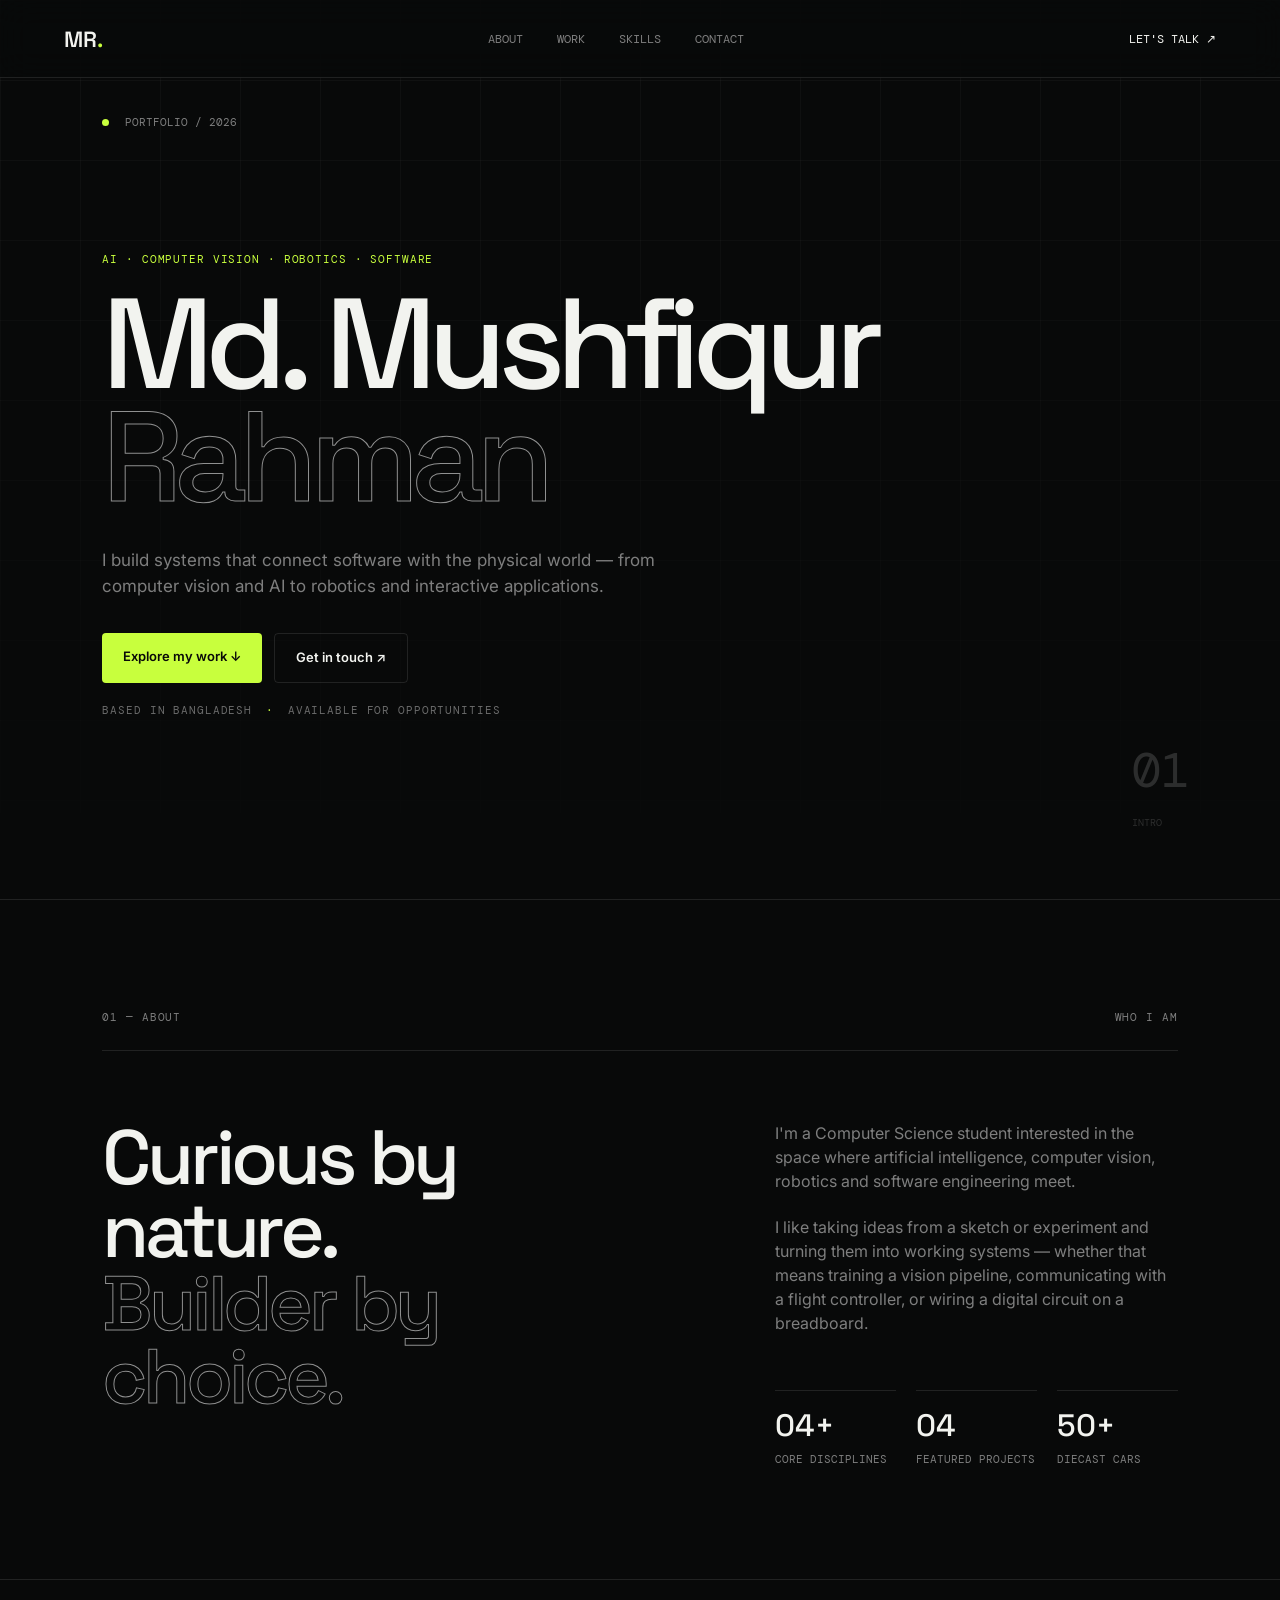
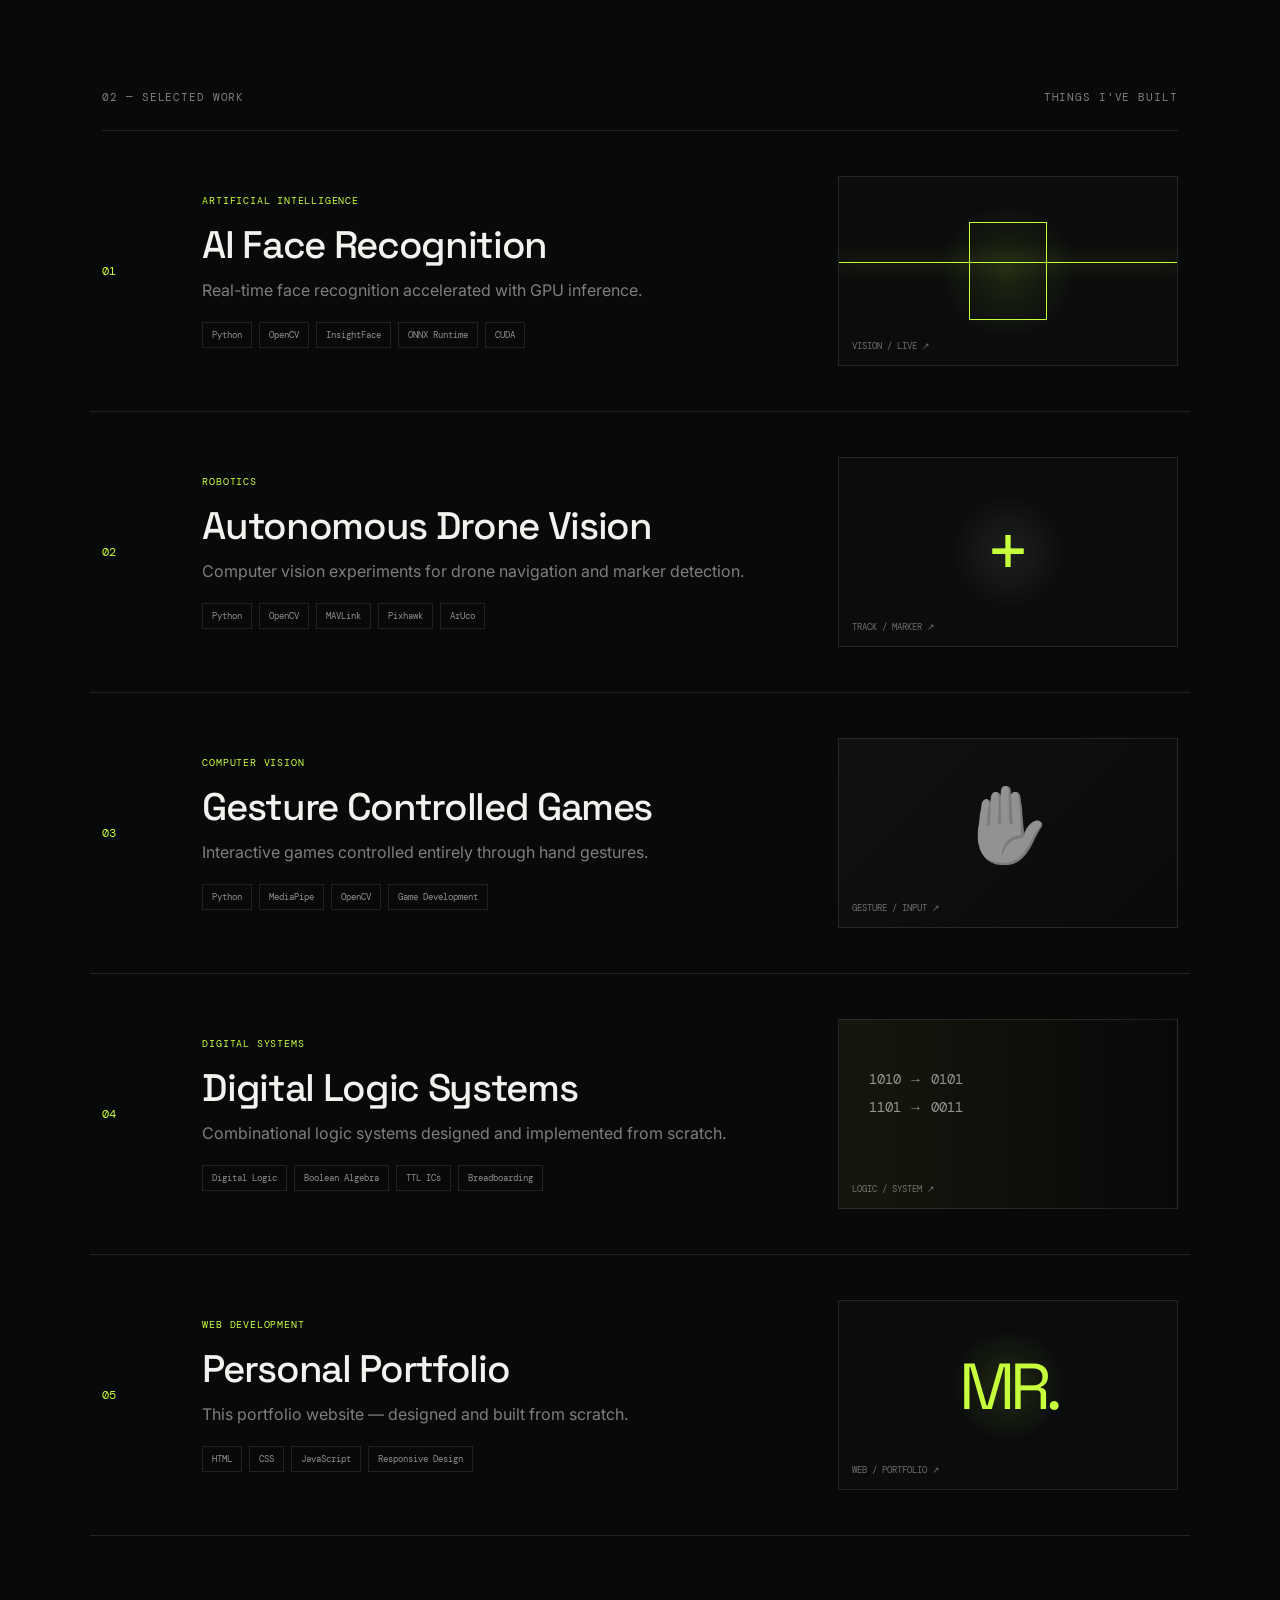
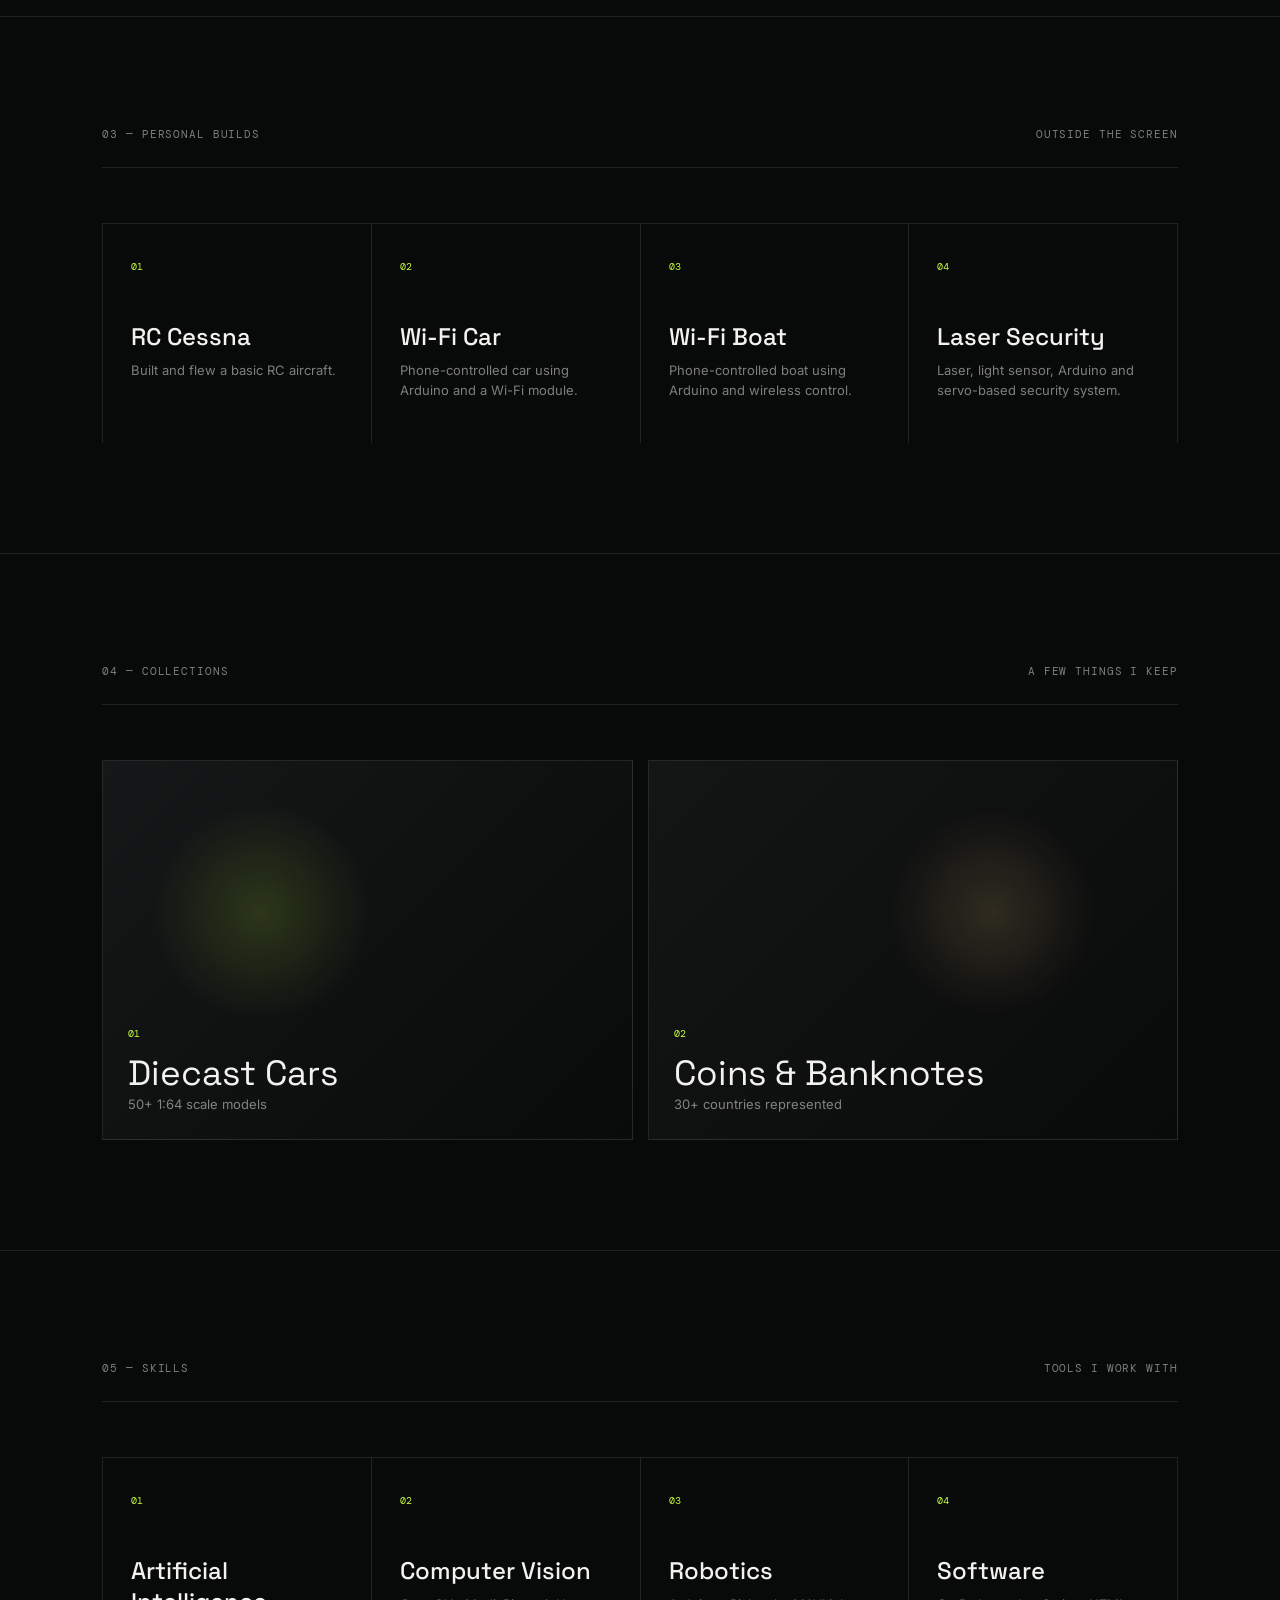
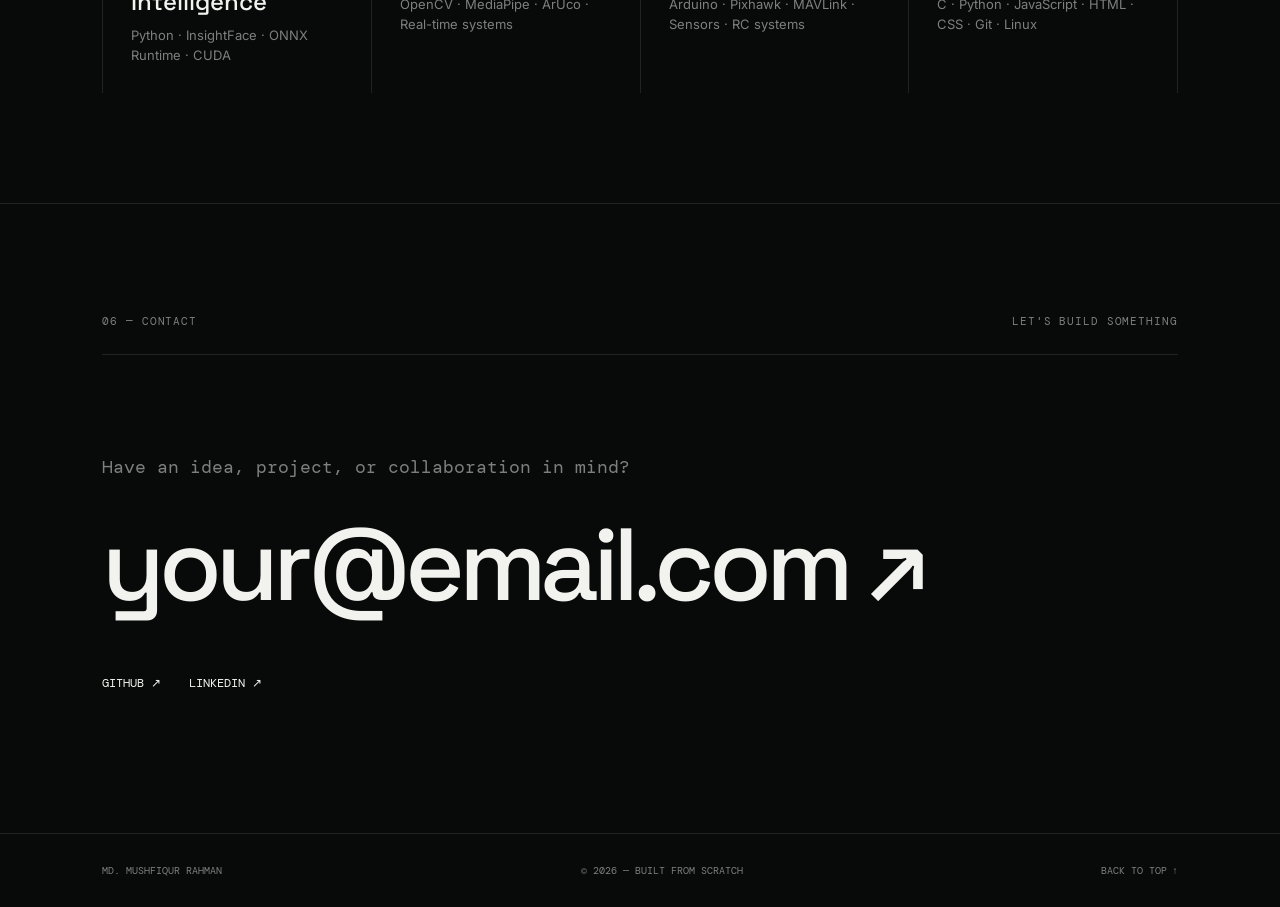
==== index.html @ ce5e0632 "Add files via upload" ====
<!DOCTYPE html>
<html lang="en">
<head>
  <meta charset="UTF-8">
  <meta name="viewport" content="width=device-width, initial-scale=1.0">
  <meta name="description" content="Md. Mushfiqur Rahman — AI, computer vision, robotics and software portfolio.">
  <title>Md. Mushfiqur Rahman — Portfolio</title>
  <link rel="stylesheet" href="style.css">
</head>
<body>
  <div id="loader" class="loader">
    <div class="loader-grid"></div>
    <div class="drone" aria-hidden="true"><span></span><span></span><span></span><span></span><div class="drone-body"></div></div>
    <div class="loader-text">INITIALIZING PORTFOLIO</div>
  </div>

  <div class="site">
    <nav class="nav">
      <a href="#top" class="logo">MR<span>.</span></a>
      <div class="nav-links">
        <a href="#about">About</a><a href="#work">Work</a><a href="#skills">Skills</a><a href="#contact">Contact</a>
      </div>
      <a href="#contact" class="nav-contact">Let's talk ↗</a>
    </nav>

    <main id="top">
      <section class="hero">
        <div class="hero-grid"></div>
        <div class="hero-kicker"><span></span> Portfolio / 2026</div>
        <div class="hero-content">
          <p class="eyebrow">AI · COMPUTER VISION · ROBOTICS · SOFTWARE</p>
          <h1>Md. Mushfiqur<br><em>Rahman</em></h1>
          <p class="hero-copy">I build systems that connect software with the physical world — from computer vision and AI to robotics and interactive applications.</p>
          <div class="hero-actions">
            <a class="button primary" href="#work">Explore my work ↓</a>
            <a class="button secondary" href="#contact">Get in touch ↗</a>
          </div>
          <p class="availability">Based in Bangladesh <span>·</span> Available for opportunities</p>
        </div>
        <div class="hero-mark">01<br><small>INTRO</small></div>
      </section>

      <section id="about" class="section about">
        <div class="section-head"><span>01 — About</span><span>Who I am</span></div>
        <div class="about-layout">
          <h2>Curious by nature.<br><em>Builder by choice.</em></h2>
          <div class="about-text">
            <p>I'm a Computer Science student interested in the space where artificial intelligence, computer vision, robotics and software engineering meet.</p>
            <p>I like taking ideas from a sketch or experiment and turning them into working systems — whether that means training a vision pipeline, communicating with a flight controller, or wiring a digital circuit on a breadboard.</p>
            <div class="stats">
              <div><strong>04+</strong><span>Core disciplines</span></div>
              <div><strong>04</strong><span>Featured projects</span></div>
              <div><strong>50+</strong><span>Diecast cars</span></div>
            </div>
          </div>
        </div>
      </section>

      <section id="work" class="section work">
        <div class="section-head"><span>02 — Selected work</span><span>Things I've built</span></div>

        <a class="project project-link" href="project.html?id=face-recognition">
          <div class="project-number">01</div><div class="project-main">
            <div class="project-meta">ARTIFICIAL INTELLIGENCE</div><h3>AI Face Recognition</h3>
            <p>Real-time face recognition accelerated with GPU inference.</p>
            <div class="tags"><span>Python</span><span>OpenCV</span><span>InsightFace</span><span>ONNX Runtime</span><span>CUDA</span></div>
          </div><div class="project-visual vision"><div class="scan-line"></div><div class="face-box"></div><span>VISION / LIVE ↗</span></div>
        </a>

        <a class="project project-link" href="project.html?id=drone-vision">
          <div class="project-number">02</div><div class="project-main">
            <div class="project-meta">ROBOTICS</div><h3>Autonomous Drone Vision</h3>
            <p>Computer vision experiments for drone navigation and marker detection.</p>
            <div class="tags"><span>Python</span><span>OpenCV</span><span>MAVLink</span><span>Pixhawk</span><span>ArUco</span></div>
          </div><div class="project-visual drone-visual"><div class="crosshair">+</div><span>TRACK / MARKER ↗</span></div>
        </a>

        <a class="project project-link" href="project.html?id=gesture-games">
          <div class="project-number">03</div><div class="project-main">
            <div class="project-meta">COMPUTER VISION</div><h3>Gesture Controlled Games</h3>
            <p>Interactive games controlled entirely through hand gestures.</p>
            <div class="tags"><span>Python</span><span>MediaPipe</span><span>OpenCV</span><span>Game Development</span></div>
          </div><div class="project-visual gesture-visual"><div class="hand">✋</div><span>GESTURE / INPUT ↗</span></div>
        </a>

        <a class="project project-link" href="project.html?id=digital-logic">
          <div class="project-number">04</div><div class="project-main">
            <div class="project-meta">DIGITAL SYSTEMS</div><h3>Digital Logic Systems</h3>
            <p>Combinational logic systems designed and implemented from scratch.</p>
            <div class="tags"><span>Digital Logic</span><span>Boolean Algebra</span><span>TTL ICs</span><span>Breadboarding</span></div>
          </div><div class="project-visual logic-visual"><div class="logic-lines">1010 → 0101<br>1101 → 0011</div><span>LOGIC / SYSTEM ↗</span></div>
        </a>

        <a class="project project-link" href="project.html?id=portfolio">
          <div class="project-number">05</div><div class="project-main">
            <div class="project-meta">WEB DEVELOPMENT</div><h3>Personal Portfolio</h3>
            <p>This portfolio website — designed and built from scratch.</p>
            <div class="tags"><span>HTML</span><span>CSS</span><span>JavaScript</span><span>Responsive Design</span></div>
          </div><div class="project-visual portfolio-visual"><div class="portfolio-mark">MR<span>.</span></div><span>WEB / PORTFOLIO ↗</span></div>
        </a>
      </section>

      <section class="section builds">
        <div class="section-head"><span>03 — Personal builds</span><span>Outside the screen</span></div>
        <div class="build-grid">
          <div class="build-card"><span>01</span><h3>RC Cessna</h3><p>Built and flew a basic RC aircraft.</p></div>
          <div class="build-card"><span>02</span><h3>Wi-Fi Car</h3><p>Phone-controlled car using Arduino and a Wi-Fi module.</p></div>
          <div class="build-card"><span>03</span><h3>Wi-Fi Boat</h3><p>Phone-controlled boat using Arduino and wireless control.</p></div>
          <div class="build-card"><span>04</span><h3>Laser Security</h3><p>Laser, light sensor, Arduino and servo-based security system.</p></div>
        </div>
      </section>

      <section class="section collections">
        <div class="section-head"><span>04 — Collections</span><span>A few things I keep</span></div>
        <div class="collection-grid">
          <div class="collection-card cars"><div class="collection-overlay"><span>01</span><h3>Diecast Cars</h3><p>50+ 1:64 scale models</p></div></div>
          <div class="collection-card coins"><div class="collection-overlay"><span>02</span><h3>Coins & Banknotes</h3><p>30+ countries represented</p></div></div>
        </div>
      </section>

      <section id="skills" class="section skills">
        <div class="section-head"><span>05 — Skills</span><span>Tools I work with</span></div>
        <div class="skill-grid">
          <div><span>01</span><h3>Artificial Intelligence</h3><p>Python · InsightFace · ONNX Runtime · CUDA</p></div>
          <div><span>02</span><h3>Computer Vision</h3><p>OpenCV · MediaPipe · ArUco · Real-time systems</p></div>
          <div><span>03</span><h3>Robotics</h3><p>Arduino · Pixhawk · MAVLink · Sensors · RC systems</p></div>
          <div><span>04</span><h3>Software</h3><p>C · Python · JavaScript · HTML · CSS · Git · Linux</p></div>
        </div>
      </section>

      <section id="contact" class="section contact">
        <div class="section-head"><span>06 — Contact</span><span>Let's build something</span></div>
        <div class="contact-content">
          <p>Have an idea, project, or collaboration in mind?</p>
          <a href="mailto:your@email.com">your@email.com ↗</a>
          <div class="contact-links"><a href="#" target="_blank">GitHub ↗</a><a href="#" target="_blank">LinkedIn ↗</a></div>
        </div>
      </section>
    </main>

    <footer><span>Md. Mushfiqur Rahman</span><span>© 2026 — Built from scratch</span><a href="#top">Back to top ↑</a></footer>
  </div>
  <script src="script.js"></script>
</body>
</html>
---- style.css ----
@import url('https://fonts.googleapis.com/css2?family=DM+Mono:wght@400;500&family=Inter:wght@400;500;600;700&family=Space+Grotesk:wght@400;500;600;700&display=swap');

:root{--bg:#080909;--panel:#0d0f0f;--line:rgba(255,255,255,.10);--muted:rgba(255,255,255,.48);--text:#f2f3ef;--accent:#c8ff3d}
*{box-sizing:border-box;margin:0;padding:0}
html{scroll-behavior:smooth}
body{background:var(--bg);color:var(--text);font-family:Inter,Arial,sans-serif;line-height:1.5}
a{color:inherit;text-decoration:none}
.site{overflow:hidden}
.nav{height:78px;display:flex;align-items:center;justify-content:space-between;padding:0 5vw;border-bottom:1px solid var(--line);position:fixed;z-index:20;top:0;left:0;right:0;background:rgba(8,9,9,.78);backdrop-filter:blur(16px)}
.logo{font:600 22px 'Space Grotesk'}.logo span{color:var(--accent)}
.nav-links{display:flex;gap:34px;font:12px 'DM Mono';text-transform:uppercase;color:var(--muted)}
.nav-links a:hover,.nav-contact:hover,footer a:hover{color:var(--accent)}
.nav-contact{font:12px 'DM Mono';text-transform:uppercase}
.hero{min-height:100vh;padding:150px 8vw 80px;display:flex;align-items:center;position:relative;border-bottom:1px solid var(--line)}
.hero-grid,.loader-grid{position:absolute;inset:0;opacity:.35;background-image:linear-gradient(var(--line) 1px,transparent 1px),linear-gradient(90deg,var(--line) 1px,transparent 1px);background-size:80px 80px;mask-image:linear-gradient(to bottom,black,transparent)}
.hero-content{max-width:1050px;position:relative;z-index:2}.hero-kicker{position:absolute;top:115px;left:8vw;font:11px 'DM Mono';color:var(--muted);text-transform:uppercase}.hero-kicker span{display:inline-block;width:7px;height:7px;background:var(--accent);border-radius:50%;margin-right:9px}
.eyebrow,.project-meta,.section-head,.availability{font:11px 'DM Mono';letter-spacing:.08em;text-transform:uppercase}
.eyebrow{color:var(--accent);margin-bottom:22px}
h1{font:500 clamp(65px,10vw,150px)/.88 'Space Grotesk';letter-spacing:-.07em}
h1 em,h2 em{font-style:normal;color:transparent;-webkit-text-stroke:1px rgba(255,255,255,.55)}
.hero-copy{max-width:560px;margin-top:35px;color:var(--muted);font-size:17px}
.hero-actions{display:flex;gap:12px;margin-top:34px}.button{padding:14px 21px;border-radius:4px;font-size:13px;font-weight:600}.primary{background:var(--accent);color:#090a08}.secondary{border:1px solid var(--line)}
.availability{color:rgba(255,255,255,.4);margin-top:20px}.availability span{color:var(--accent);margin:0 6px}.hero-mark{position:absolute;right:7vw;bottom:70px;color:rgba(255,255,255,.15);font:48px 'DM Mono';line-height:.8}.hero-mark small{font-size:10px}
.section{padding:110px 8vw;border-bottom:1px solid var(--line)}.section-head{display:flex;justify-content:space-between;color:var(--muted);padding-bottom:26px;border-bottom:1px solid var(--line)}
.about-layout{display:grid;grid-template-columns:1.15fr .85fr;gap:10vw;padding-top:70px}h2{font:500 clamp(44px,6vw,84px)/.95 'Space Grotesk';letter-spacing:-.055em}.about-text{color:var(--muted);max-width:570px}.about-text p+p{margin-top:22px}.stats{display:grid;grid-template-columns:repeat(3,1fr);gap:20px;margin-top:55px}.stats div{border-top:1px solid var(--line);padding-top:14px}.stats strong{display:block;color:var(--text);font:500 31px 'Space Grotesk'}.stats span{font:11px 'DM Mono';text-transform:uppercase}
.work{padding-bottom:80px}.project{display:grid;grid-template-columns:70px 1fr 340px;gap:30px;padding:45px 0;border-bottom:1px solid var(--line);align-items:center}.project-number{font:12px 'DM Mono';color:var(--accent)}.project-meta{color:var(--accent);font-size:10px;margin-bottom:13px}.project h3{font:500 clamp(28px,3vw,44px) 'Space Grotesk';letter-spacing:-.035em}.project p{color:var(--muted);margin-top:9px;max-width:650px}.tags{display:flex;flex-wrap:wrap;gap:7px;margin-top:20px}.tags span{border:1px solid var(--line);padding:6px 9px;font:9px 'DM Mono';color:rgba(255,255,255,.55)}
.project-visual{height:190px;background:#0b0d0d;border:1px solid var(--line);position:relative;display:flex;align-items:flex-end;padding:13px;overflow:hidden}.project-visual>span{font:9px 'DM Mono';color:rgba(255,255,255,.4);z-index:2}.vision{background:radial-gradient(circle at 50% 50%,rgba(200,255,61,.11),transparent 35%),#0b0d0d}.scan-line{position:absolute;left:0;right:0;top:45%;height:1px;background:var(--accent);box-shadow:0 0 18px var(--accent);animation:scan 3s infinite}.face-box{position:absolute;width:78px;height:98px;border:1px solid var(--accent);left:50%;top:50%;transform:translate(-50%,-50%)}.drone-visual{background:radial-gradient(circle,rgba(255,255,255,.08),transparent 30%),#0b0d0d}.crosshair{position:absolute;left:50%;top:50%;transform:translate(-50%,-50%);font:70px 'DM Mono';color:var(--accent)}.gesture-visual{background:linear-gradient(135deg,#101211,#090a0a)}.hand{position:absolute;font-size:72px;left:50%;top:50%;transform:translate(-50%,-58%);filter:grayscale(1);opacity:.7}.logic-visual{font:14px 'DM Mono';background:linear-gradient(90deg,rgba(200,255,61,.06),transparent)}.logic-lines{position:absolute;top:45px;left:30px;line-height:2;color:rgba(255,255,255,.55)}.moon-visual{background:radial-gradient(circle at 50% 45%,rgba(180,210,255,.15),transparent 28%),#0b0d0d}.moon{width:75px;height:75px;border-radius:50%;background:#dfe5ed;position:absolute;left:50%;top:45%;transform:translate(-50%,-50%);box-shadow:0 0 45px rgba(220,230,255,.22)}
.build-grid,.skill-grid{display:grid;grid-template-columns:repeat(4,1fr);border-left:1px solid var(--line);margin-top:55px}.build-card,.skill-grid>div{min-height:220px;padding:28px;border-right:1px solid var(--line);border-top:1px solid var(--line)}.build-card span,.skill-grid span{font:10px 'DM Mono';color:var(--accent)}.build-card h3,.skill-grid h3{font:500 24px 'Space Grotesk';margin-top:45px}.build-card p,.skill-grid p{color:var(--muted);font-size:13px;margin-top:9px}
.collection-grid{display:grid;grid-template-columns:1fr 1fr;gap:15px;margin-top:55px}.collection-card{height:380px;border:1px solid var(--line);position:relative;overflow:hidden;background:#111}.cars{background:radial-gradient(circle at 30% 40%,rgba(200,255,61,.15),transparent 25%),linear-gradient(135deg,#151818,#090a0a)}.coins{background:radial-gradient(circle at 65% 40%,rgba(220,190,120,.16),transparent 25%),linear-gradient(135deg,#141515,#090a0a)}.collection-overlay{position:absolute;inset:auto 25px 25px}.collection-overlay span{font:10px 'DM Mono';color:var(--accent)}.collection-overlay h3{font:35px 'Space Grotesk';margin-top:8px}.collection-overlay p{color:var(--muted);font-size:13px}
.contact{min-height:70vh;display:flex;flex-direction:column}.contact-content{padding:100px 0 30px}.contact-content p{color:var(--muted);font:18px 'DM Mono'}.contact-content>a{display:block;font:500 clamp(45px,8vw,110px) 'Space Grotesk';letter-spacing:-.06em;margin-top:20px}.contact-content>a:hover{color:var(--accent)}.contact-links{display:flex;gap:28px;margin-top:45px;font:12px 'DM Mono';text-transform:uppercase}
footer{padding:30px 8vw;display:flex;justify-content:space-between;color:var(--muted);font:10px 'DM Mono';text-transform:uppercase}.loader{position:fixed;inset:0;background:#080909;z-index:100;display:grid;place-items:center;transition:opacity .7s,visibility .7s}.loader.hide{opacity:0;visibility:hidden}.loader-text{position:absolute;bottom:14%;font:10px 'DM Mono';color:var(--muted);letter-spacing:.18em}.drone{position:relative;width:100px;height:50px;animation:float 1.8s ease-in-out infinite}.drone-body{position:absolute;width:38px;height:14px;border:1px solid var(--accent);left:31px;top:18px}.drone span{position:absolute;width:30px;height:1px;background:var(--accent);top:25px}.drone span:nth-child(1){left:0}.drone span:nth-child(2){right:0}.drone span:nth-child(3){left:9px;top:8px;transform:rotate(-25deg)}.drone span:nth-child(4){right:9px;top:8px;transform:rotate(25deg)}
@keyframes float{50%{transform:translateY(-8px)}}@keyframes scan{50%{top:78%}}
@media(max-width:850px){.nav-links{display:none}.nav{padding:0 6vw}.hero{padding:140px 6vw 70px}.hero-kicker{left:6vw}.section{padding:80px 6vw}.about-layout{grid-template-columns:1fr;gap:50px}.project{grid-template-columns:40px 1fr}.project-visual{grid-column:2;height:150px;margin-top:10px}.build-grid,.skill-grid{grid-template-columns:1fr 1fr}.collection-grid{grid-template-columns:1fr}.collection-card{height:300px}.hero-mark{display:none}}
@media(max-width:520px){h1{font-size:59px}.hero-copy{font-size:15px}.hero-actions{flex-direction:column;align-items:flex-start}.button{text-align:center;width:100%}.project{grid-template-columns:30px 1fr;gap:16px}.project h3{font-size:28px}.build-grid,.skill-grid{grid-template-columns:1fr}.stats{gap:10px}.stats strong{font-size:24px}.collection-overlay h3{font-size:29px}footer{flex-direction:column;gap:12px}}

.project-link{color:inherit;cursor:pointer;transition:background .25s ease,border-color .25s ease;padding-left:12px;padding-right:12px;margin-left:-12px;margin-right:-12px}
.project-link:hover{background:rgba(255,255,255,.025)}
.project-link:hover h3{color:var(--accent)}
.project-link:hover .project-visual{border-color:rgba(200,255,61,.35)}
.portfolio-visual{background:radial-gradient(circle at 50% 45%,rgba(200,255,61,.12),transparent 28%),#0b0d0d}
.portfolio-mark{font:65px 'Space Grotesk';letter-spacing:-.08em;position:absolute;left:50%;top:45%;transform:translate(-50%,-50%);color:var(--accent)}
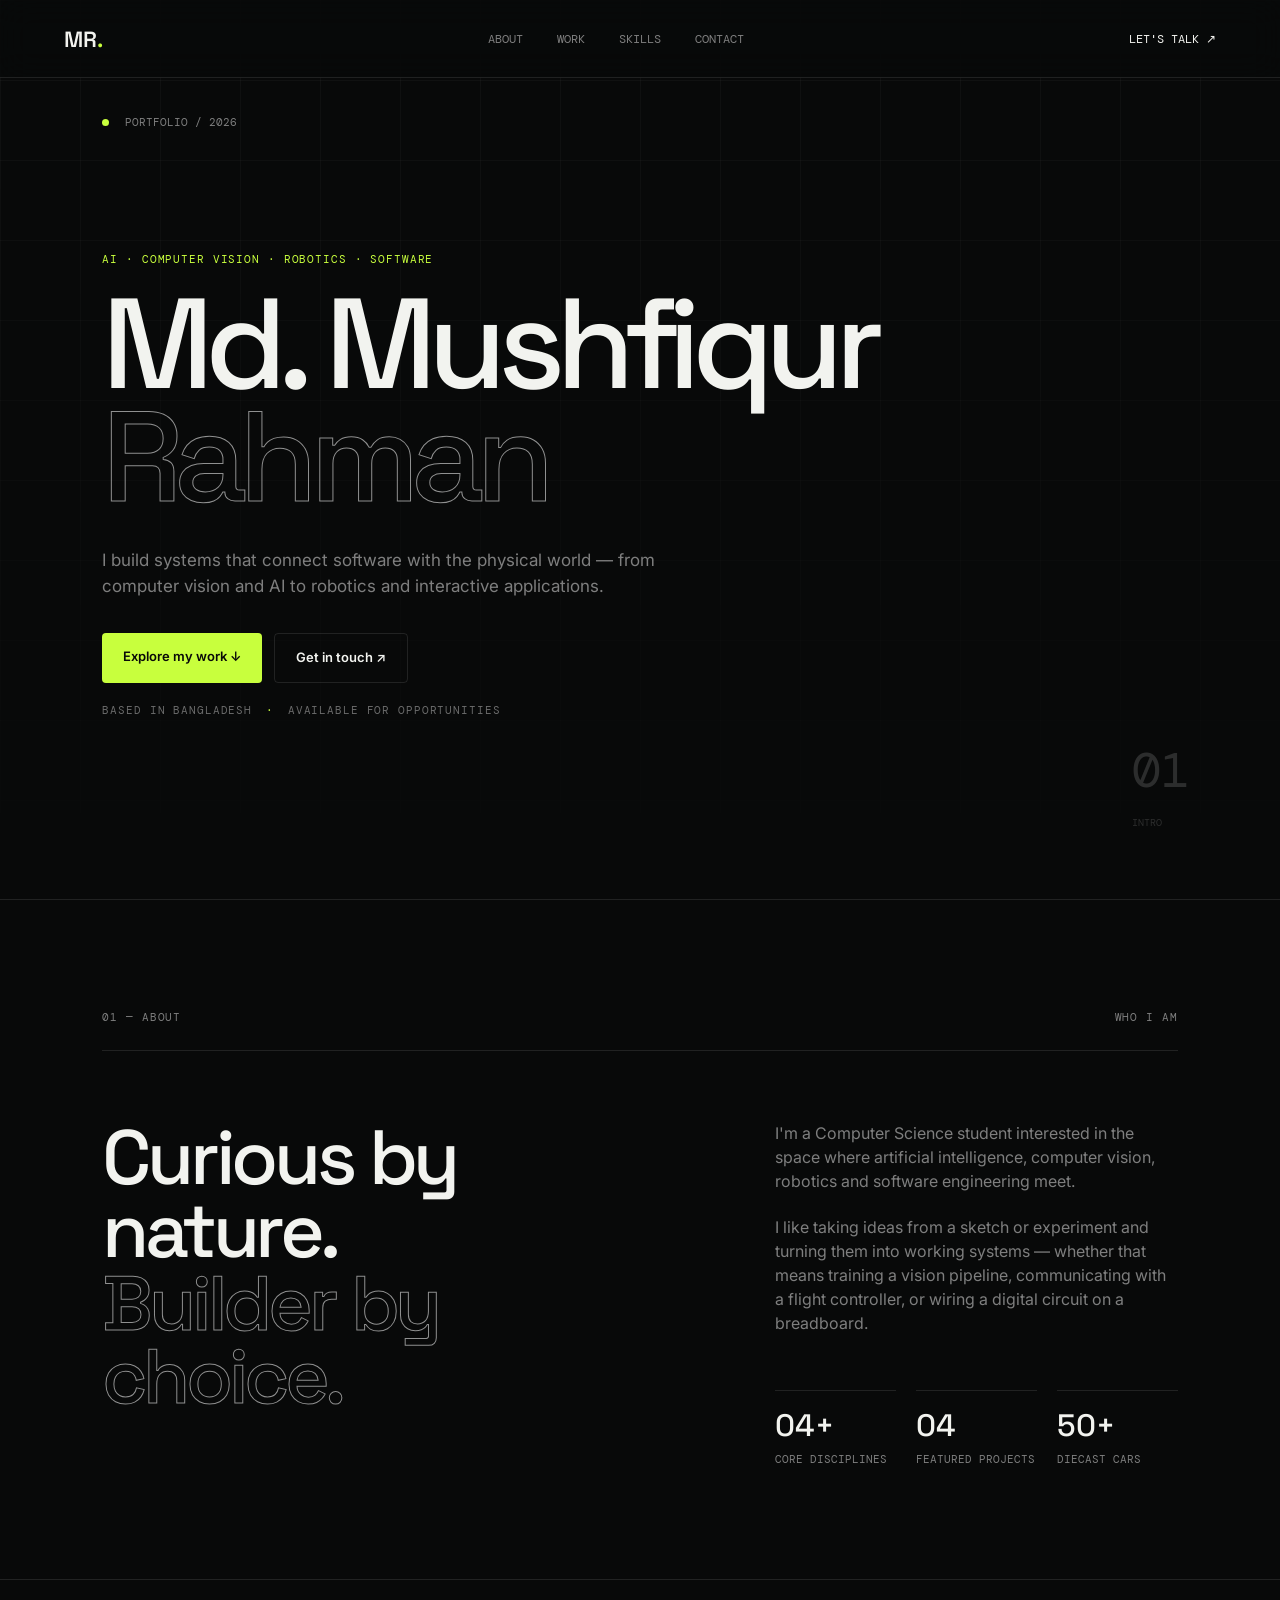
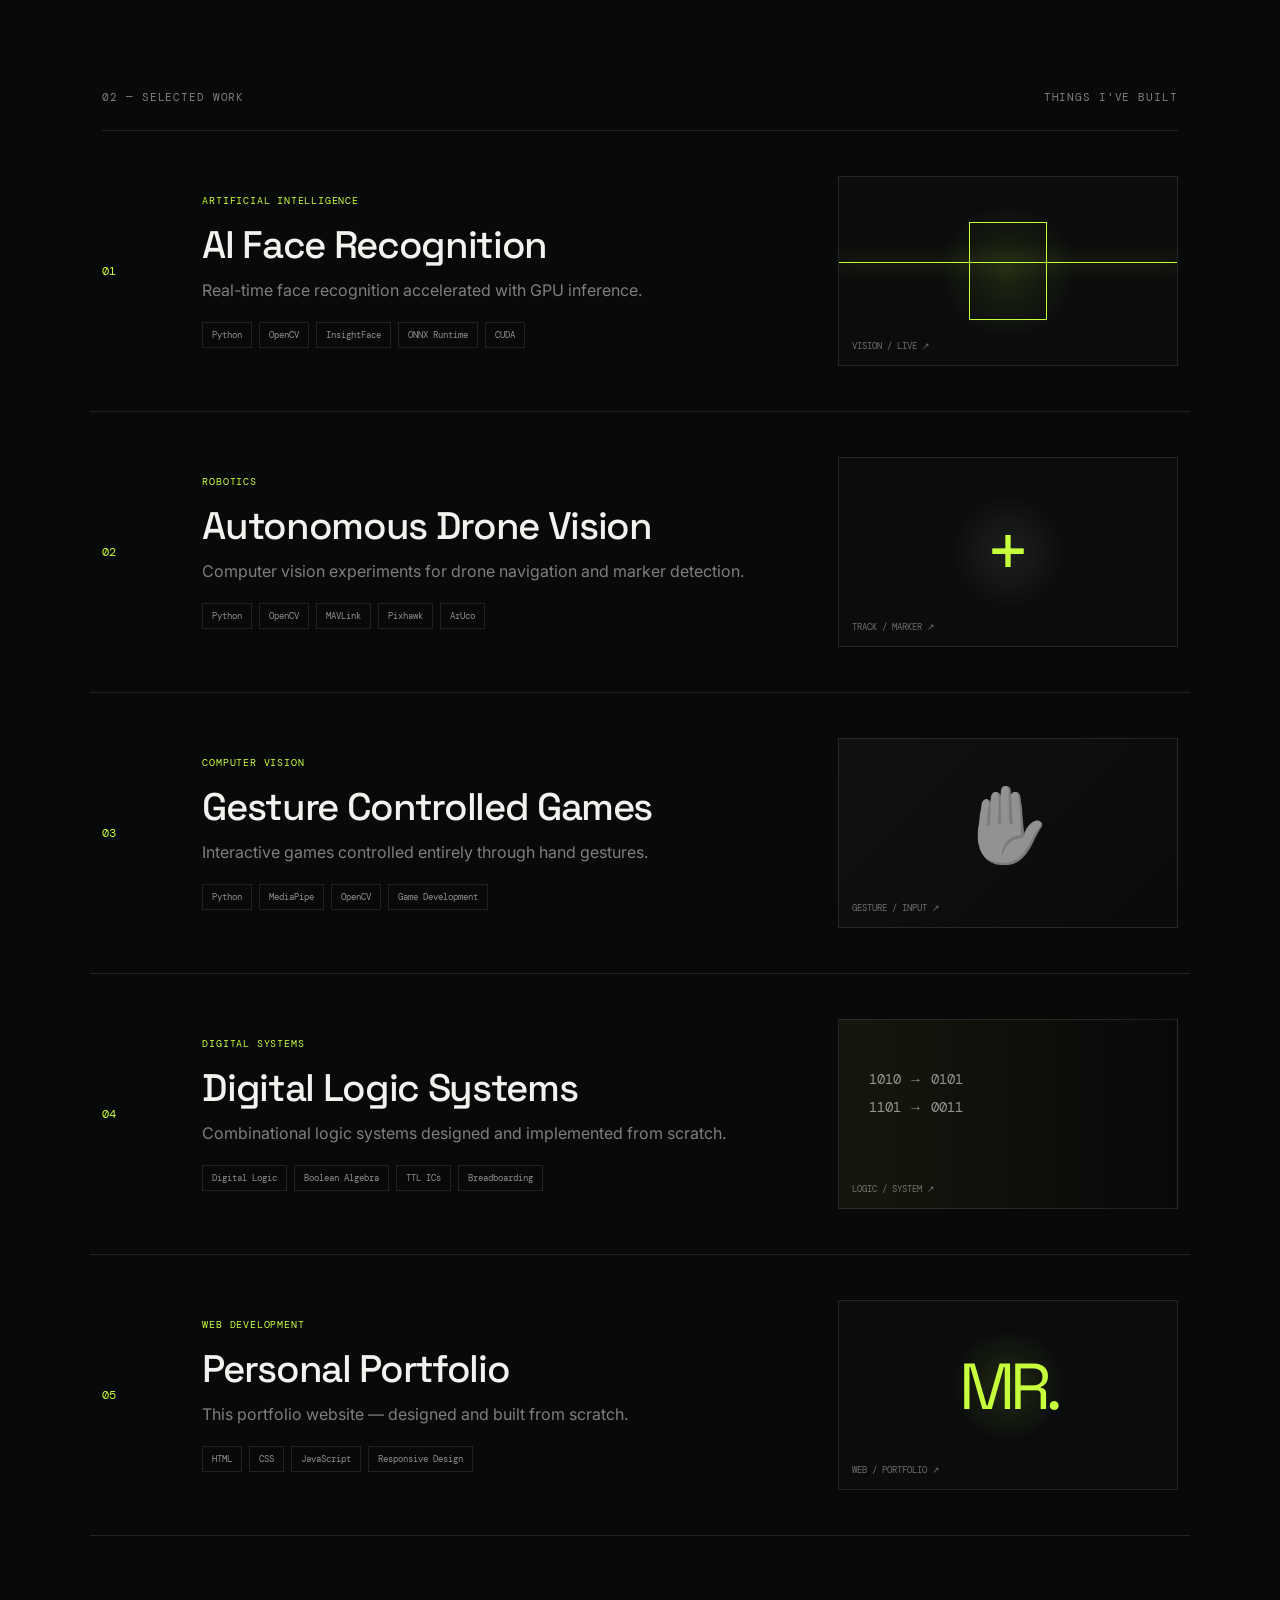
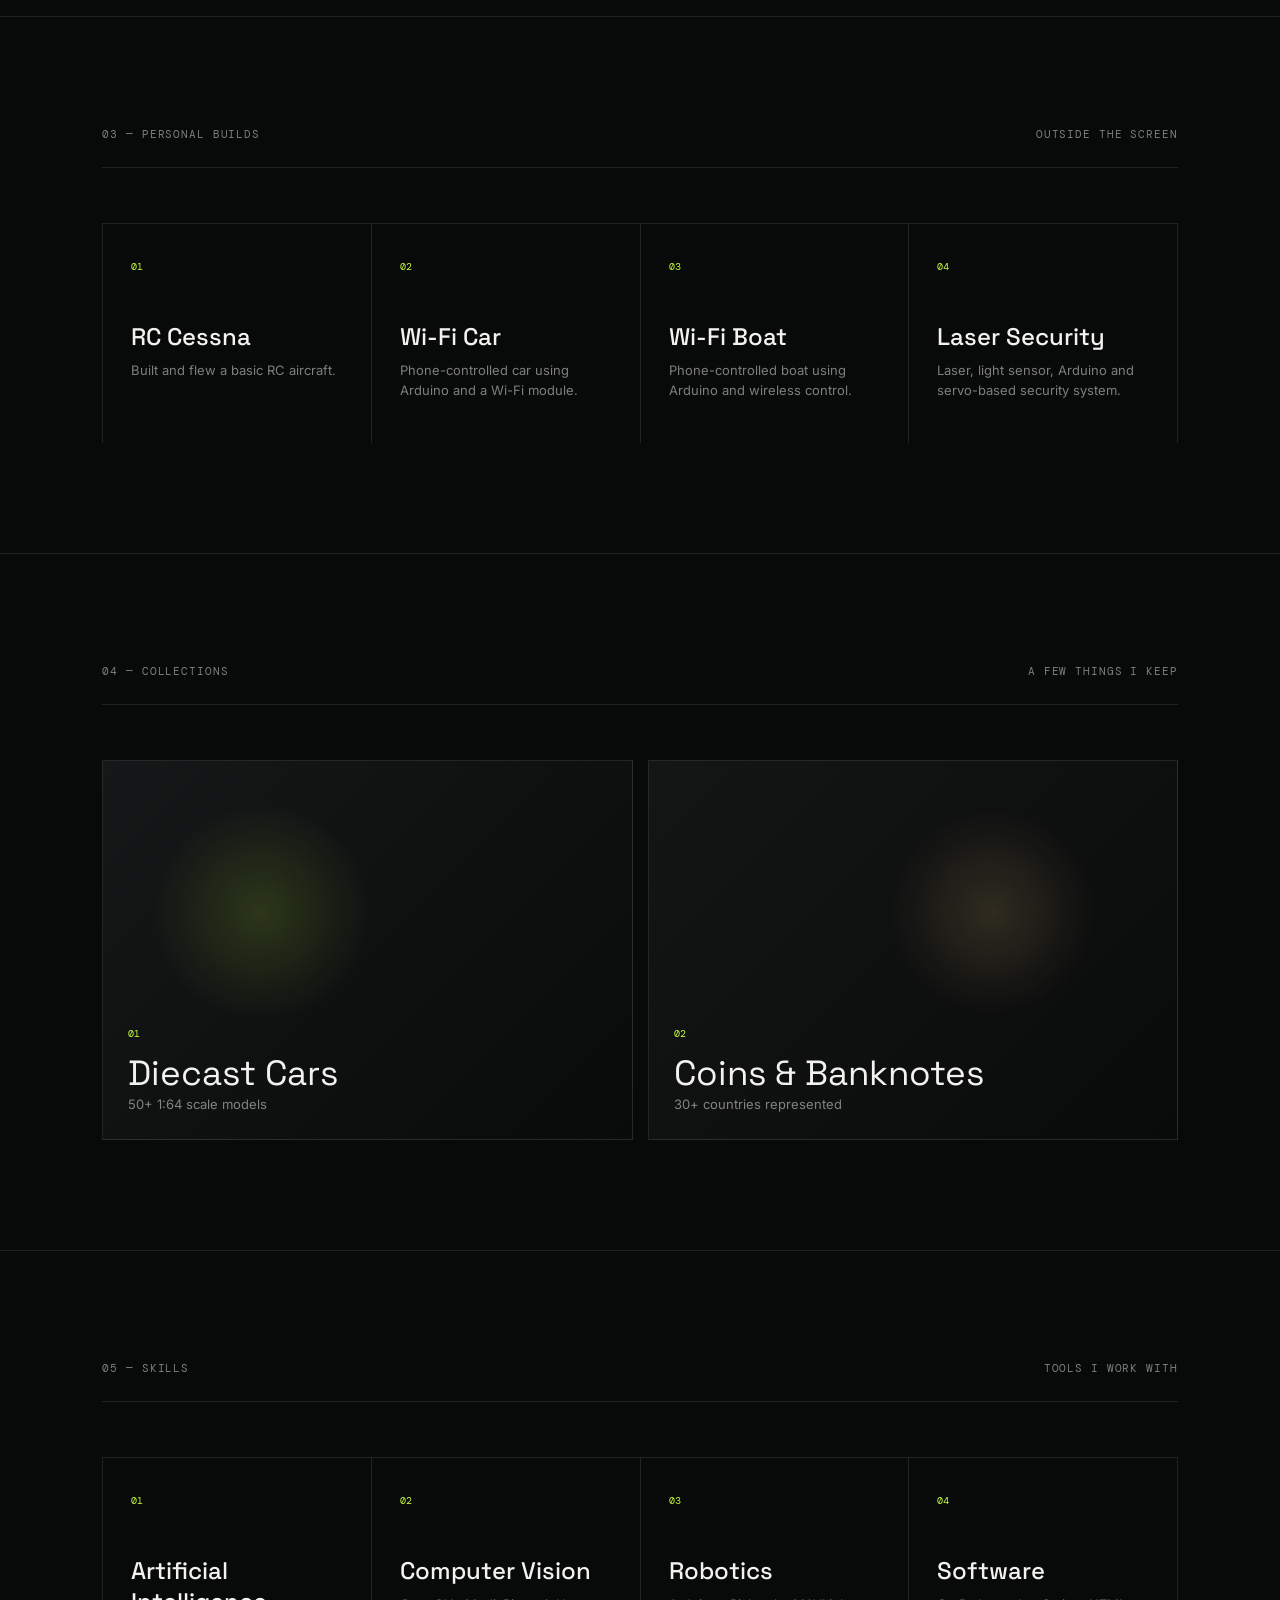
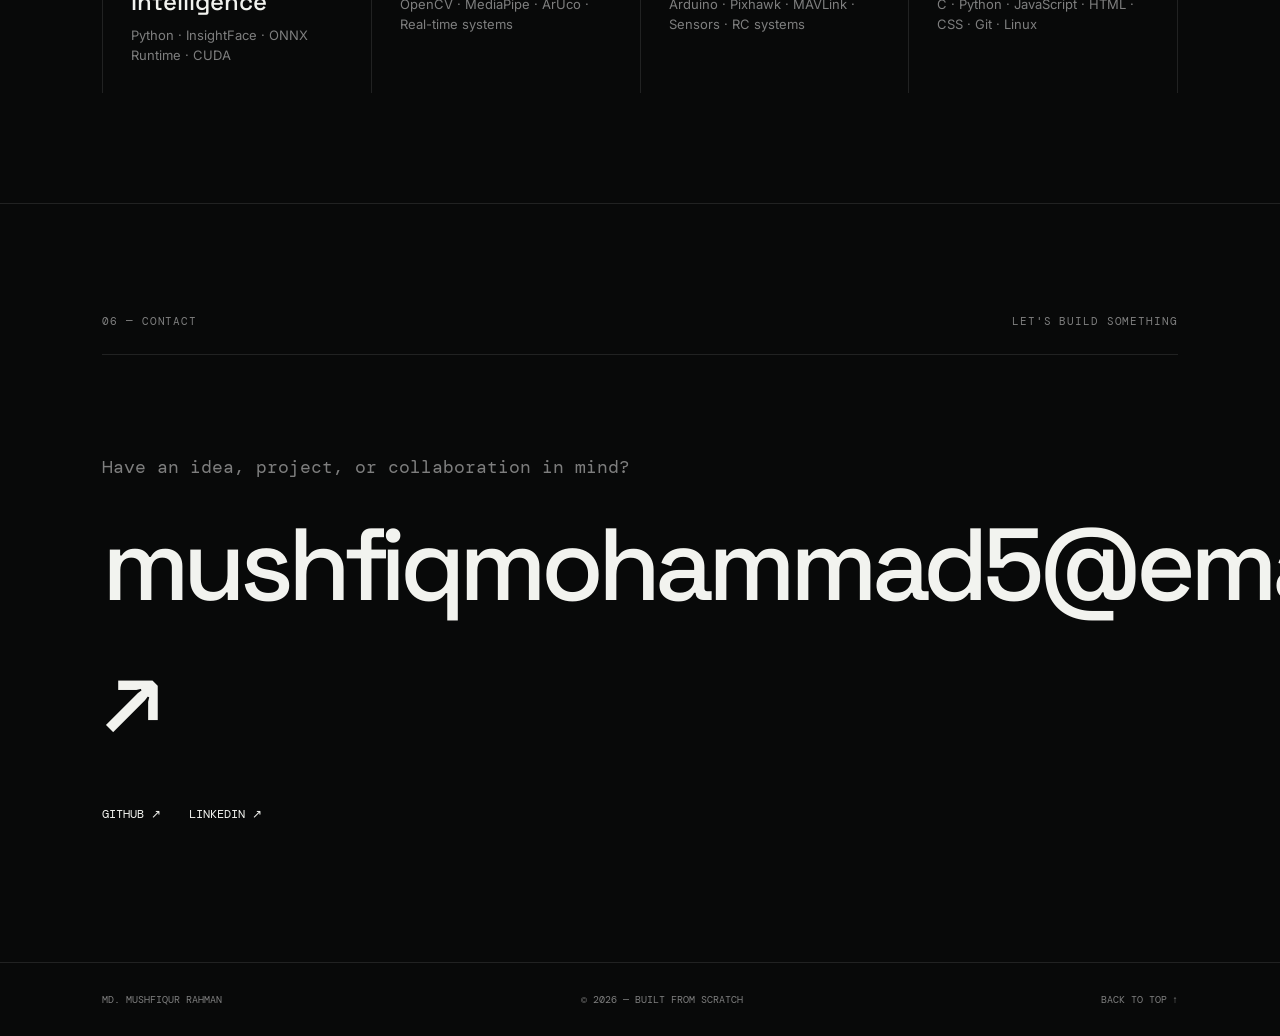
==== commit 2ea7b545: "Update contact email in index.html" ====
--- a/index.html
+++ b/index.html
@@ -132,7 +132,7 @@
         <div class="section-head"><span>06 — Contact</span><span>Let's build something</span></div>
         <div class="contact-content">
           <p>Have an idea, project, or collaboration in mind?</p>
-          <a href="mailto:your@email.com">your@email.com ↗</a>
+          <a href="mailto:mushfiqmohammad5@email.com">mushfiqmohammad5@email.com ↗</a>
           <div class="contact-links"><a href="#" target="_blank">GitHub ↗</a><a href="#" target="_blank">LinkedIn ↗</a></div>
         </div>
       </section>
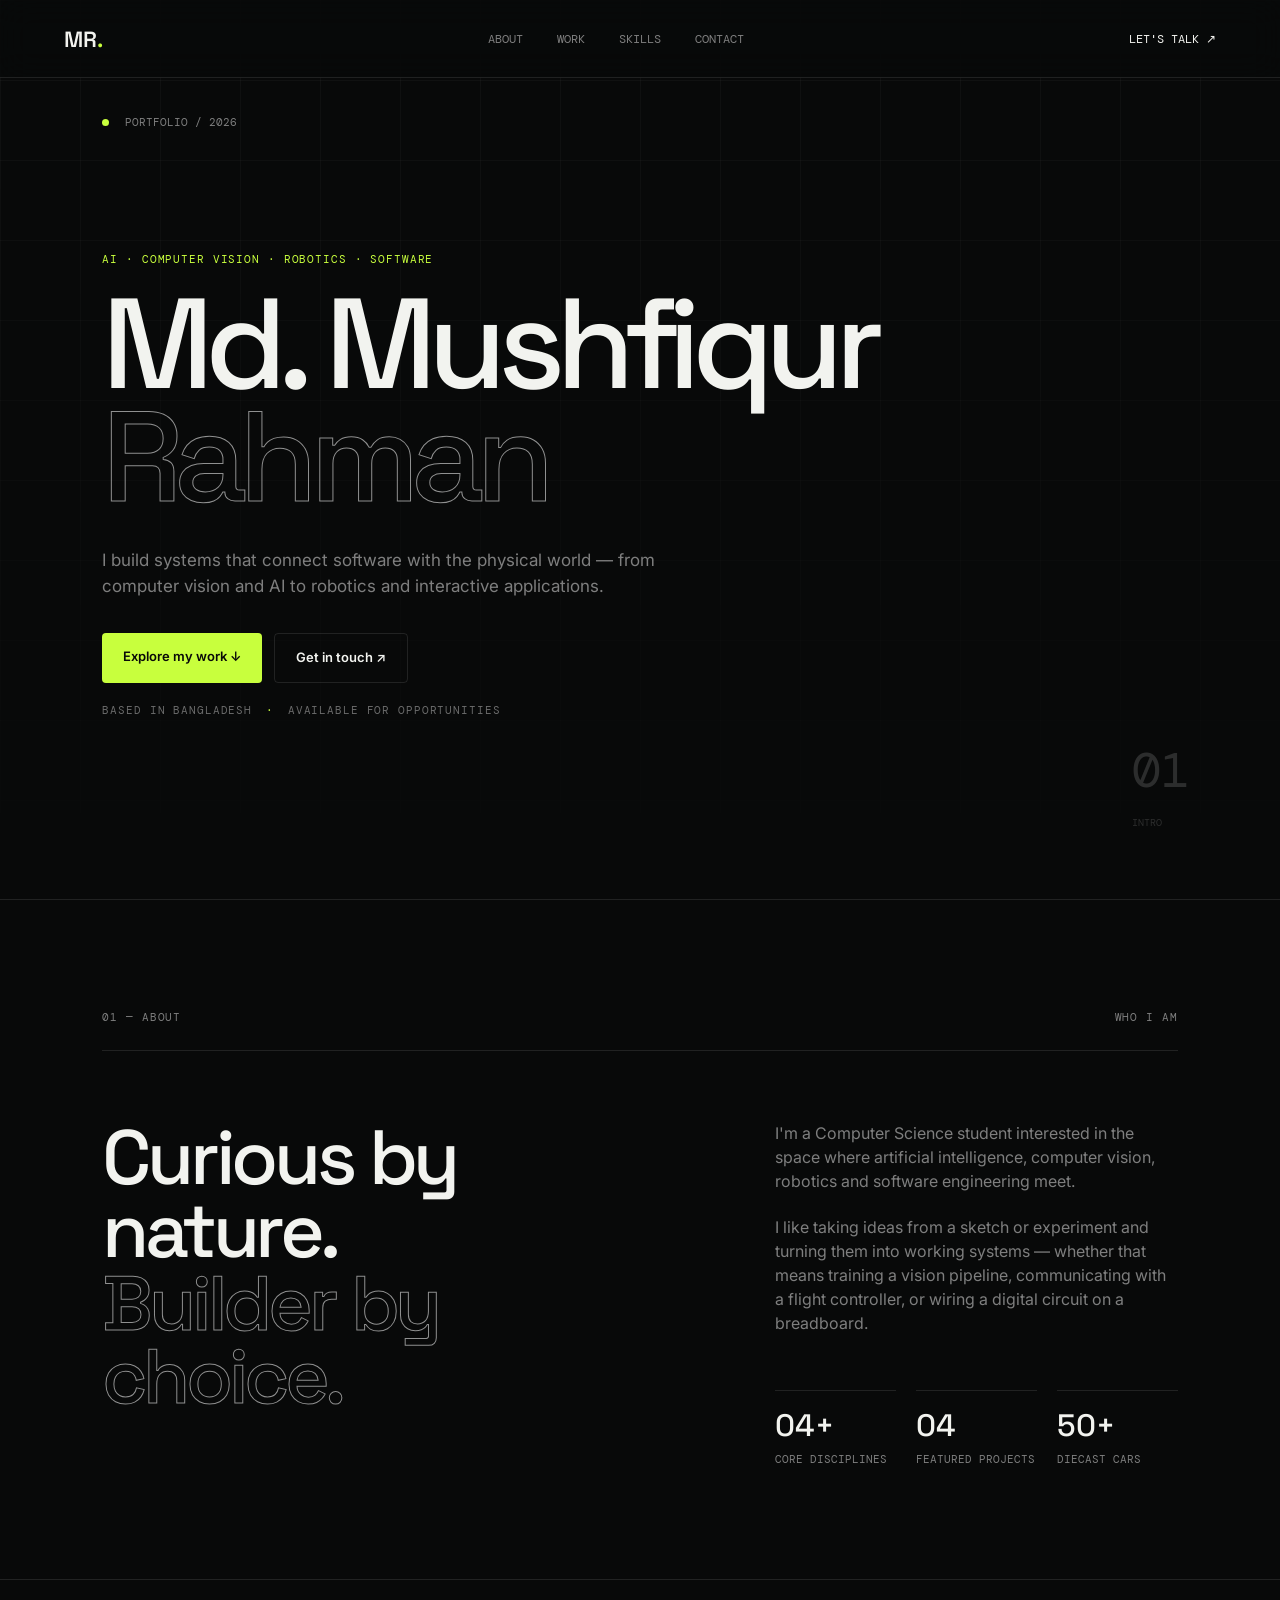
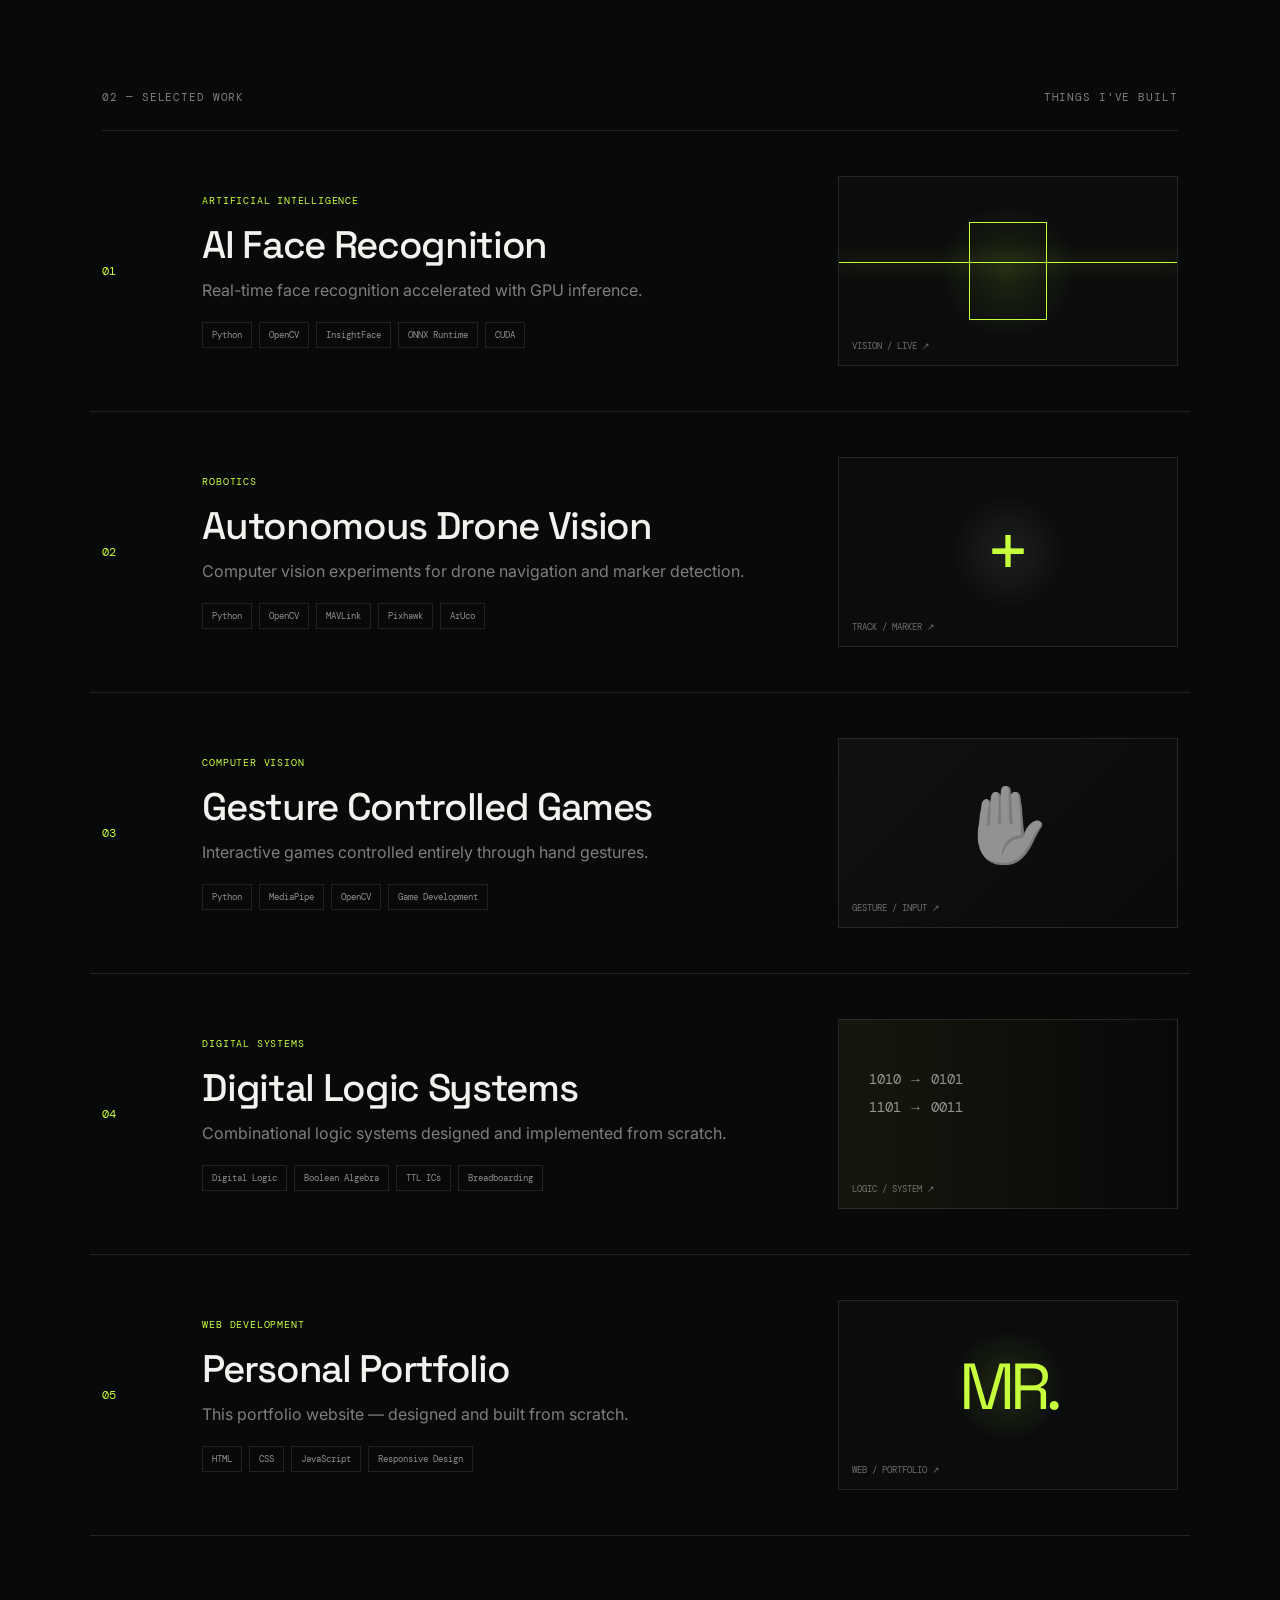
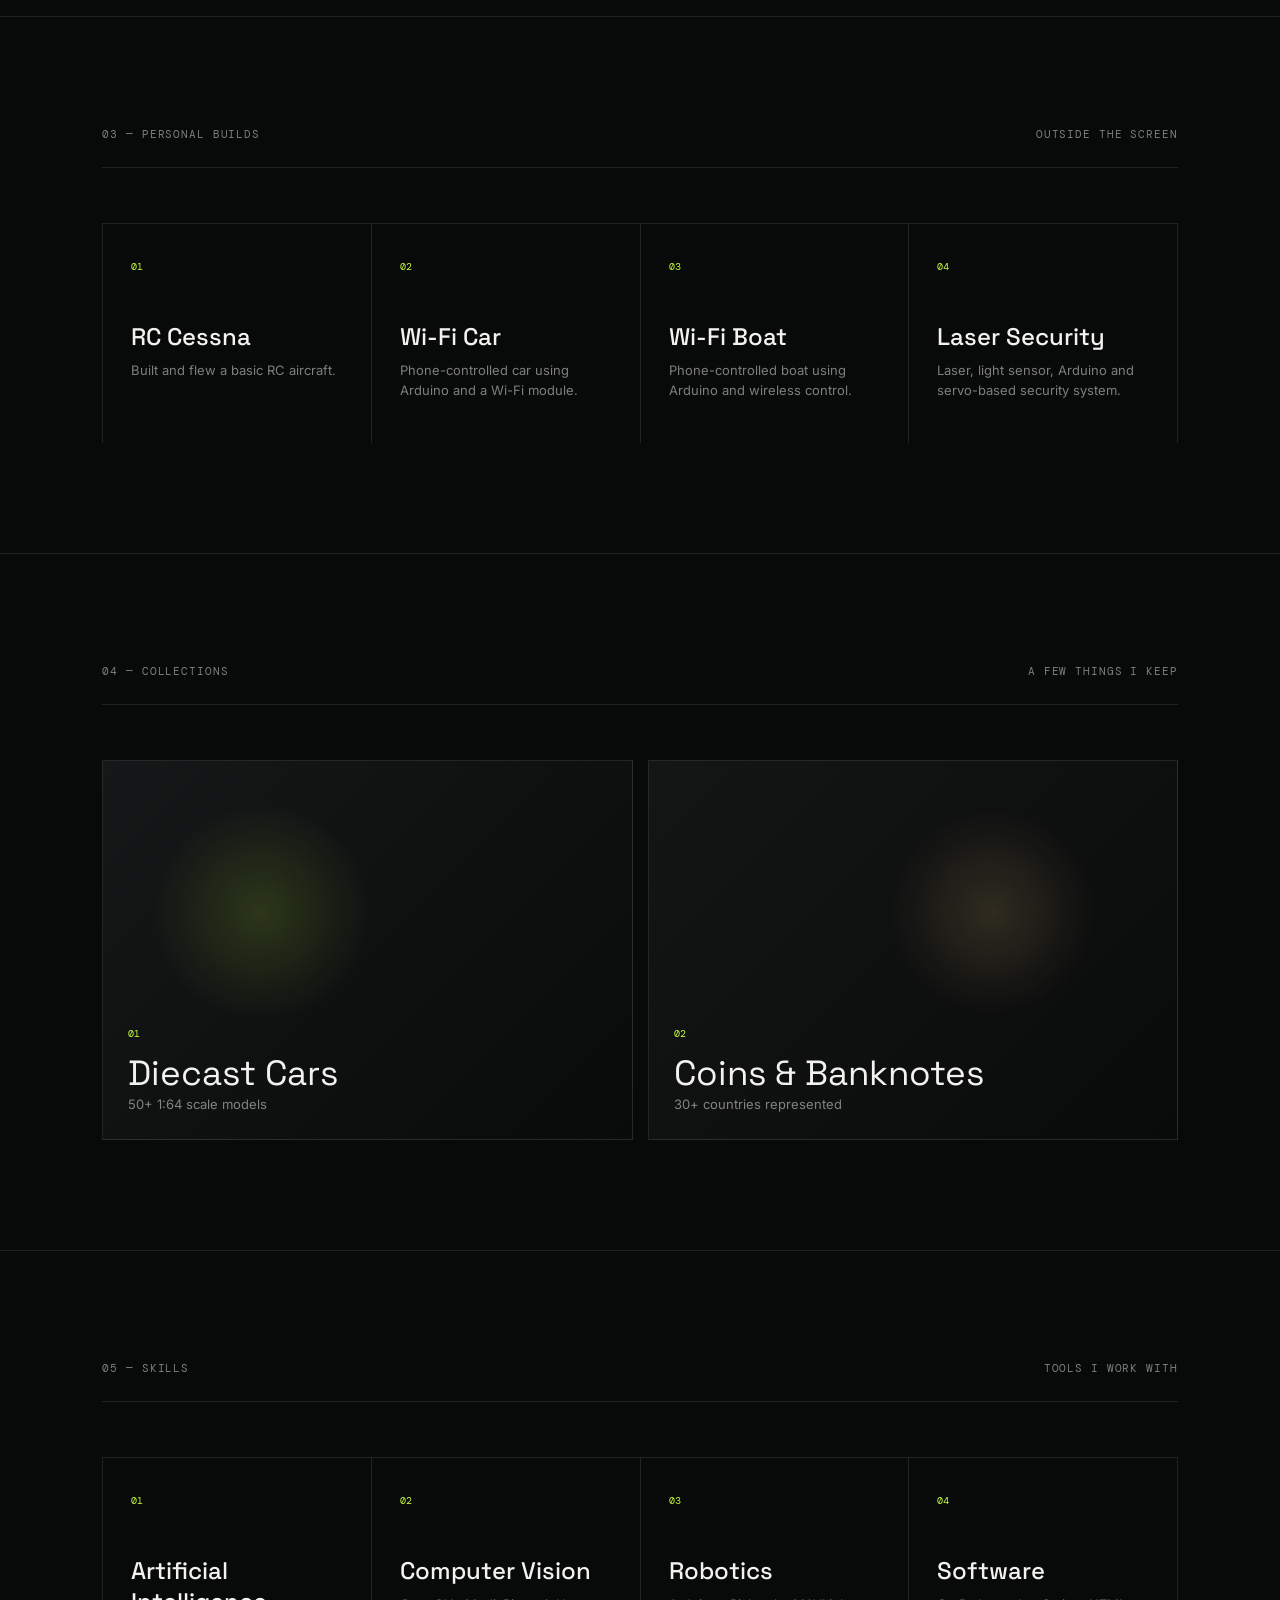
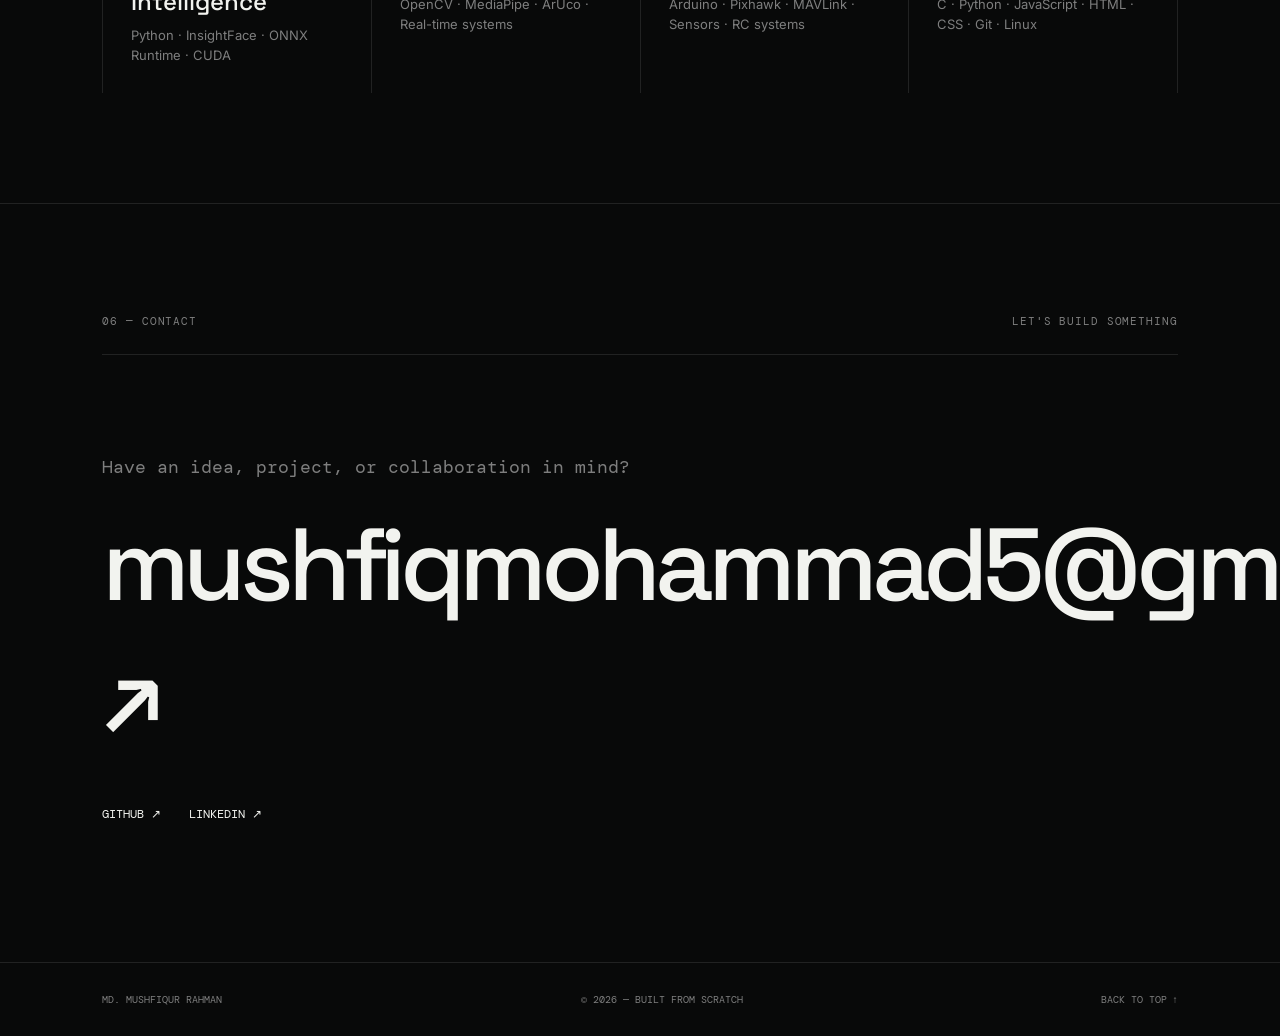
==== commit c5d8f4b0: "Update index.html" ====
--- a/index.html
+++ b/index.html
@@ -132,7 +132,7 @@
         <div class="section-head"><span>06 — Contact</span><span>Let's build something</span></div>
         <div class="contact-content">
           <p>Have an idea, project, or collaboration in mind?</p>
-          <a href="mailto:mushfiqmohammad5@email.com">mushfiqmohammad5@email.com ↗</a>
+          <a href="mailto:mushfiqmohammad5@gmail.com">mushfiqmohammad5@gmail.com ↗</a>
           <div class="contact-links"><a href="#" target="_blank">GitHub ↗</a><a href="#" target="_blank">LinkedIn ↗</a></div>
         </div>
       </section>
